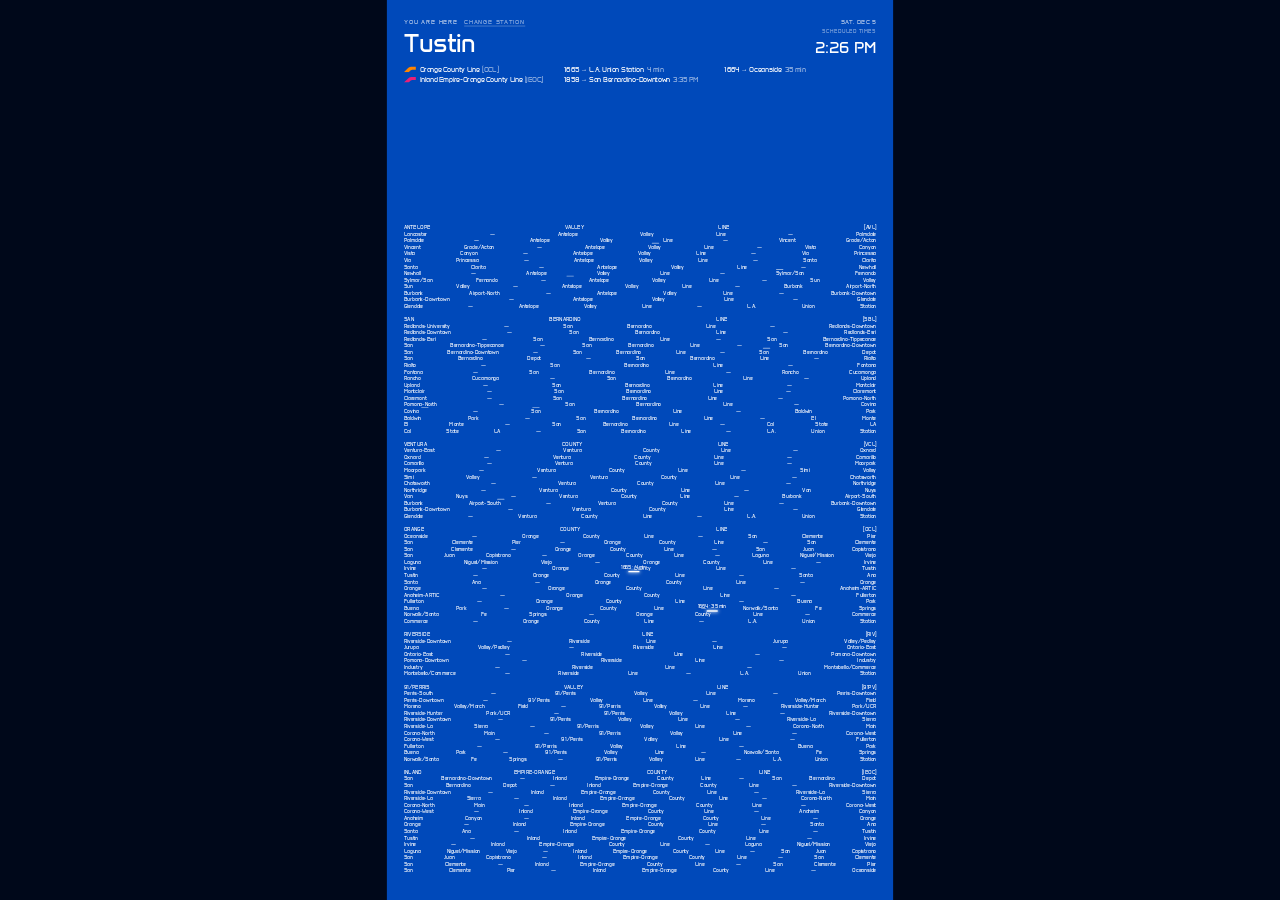
==== station-screen/index.html @ 34595c0f "Station screen: trip view with next departure beside the journey line Every stop on the approach, sh" ====
<!doctype html>
<html lang="en">
<head>
<meta charset="utf-8">
<meta name="viewport" content="width=device-width, initial-scale=1">
<title>Metrolink Station Screen</title>
<link rel="preconnect" href="https://fonts.googleapis.com">
<link rel="preconnect" href="https://fonts.gstatic.com" crossorigin>
<link href="https://fonts.googleapis.com/css2?family=Anta&display=swap" rel="stylesheet">
<style>
:root { --blue: #0049BA; --rh: 14px; } /* the official network has 86 segments (the old poster had 72): 14 px rows keep the same 1410 px field */
html, body { margin: 0; height: 100%; background: #00081a; overflow: hidden; }
button { font: inherit; color: inherit; background: none; border: 0; padding: 0; cursor: pointer; }

/* 1080 x 1920 portrait screen (9:16). Everything is laid out on that canvas and scaled to fit. */
#stage { position: absolute; left: 50%; top: 50%; width: 1080px; height: 1920px; transform: translate(-50%, -50%) scale(var(--s, .5));
  background: var(--blue); overflow: hidden; font-family: 'Anta', sans-serif; color: #fff; letter-spacing: -.006em; user-select: none; -webkit-user-select: none; }

/* ---------- Poster field ---------- */
#field { position: absolute; left: 36px; right: 36px; top: 478px; height: 1410px; } /* same 36 px margin as the console, so poster and text share edges */
.sec { margin-top: var(--rh); }
.sec:first-child { margin-top: 0; }
.row { display: flex; justify-content: space-between; height: var(--rh); line-height: var(--rh); font-size: 11px; white-space: nowrap; }
.row.head { text-transform: uppercase; }
.row span { display: inline-block; transform-origin: center; transition: opacity .7s ease, transform .7s ease, text-shadow .7s ease; transition-delay: var(--d, 0ms); }
.row span.st { cursor: pointer; }
#field.hidden .row span { opacity: 0; }
#field.focus .row span { opacity: .13; }
#field.focus .row.mid span { opacity: .5; }
#field.focus .row.on span { opacity: 1; }
#field .row.on span.hl { transform: scale(1.22); text-shadow: 0 0 8px rgba(255,255,255,.75); }

.train { position: absolute; height: 2px; width: 16px; border-radius: 1px; background: #fff; box-shadow: 0 0 6px #fff; opacity: .55; pointer-events: none; transition: opacity .6s; }
/* Every bar is a real train: timetable position by default, reported position when live data is connected. */
.train.sched { box-shadow: none; }
.train.stale { opacity: .25; box-shadow: none; }
.train.near { width: 24px; height: 3px; opacity: 1; box-shadow: 0 0 8px 1px rgba(255,255,255,.85); }
.train .lab { position: absolute; left: 50%; bottom: 5px; transform: translateX(-50%); font-size: 10px; line-height: 1; white-space: nowrap; text-shadow: 0 0 3px var(--blue), 0 0 3px var(--blue); }
#trains.quiet .train .lab { opacity: 0; }
#trains.quiet .train:not(.me) { opacity: 0; }
#field.hidden .train { opacity: 0; }
.train.me { width: 30px; height: 3px; opacity: 0; box-shadow: 0 0 10px 2px rgba(255,255,255,.85); }
.train.me.show { opacity: 1; animation: blink 1.6s ease-in-out infinite; }
@keyframes blink { 50% { box-shadow: 0 0 3px 0 rgba(255,255,255,.4); } }

/* ---------- Console (top quarter): open space below it separates it from the map ---------- */
#console { position: absolute; left: 0; right: 0; top: 0; height: 470px; box-sizing: border-box; padding: 26px 36px;
  transition: opacity .8s ease, transform .8s ease; }
#console.hidden { opacity: 0; transform: translateY(-24px); }
label button { font-size: inherit; letter-spacing: inherit; text-transform: inherit; margin-left: 14px; text-decoration: underline; text-underline-offset: 3px; opacity: .8; }
#src { font-size: 10px; letter-spacing: .14em; opacity: .55; margin-top: 6px; text-transform: uppercase; }
/* Lines down the left, each with its next trains beside it. */
.lines { margin-top: 18px; }
/* Everything in the console sits on the Where-to list's grid: 6 columns, 18 px gaps. A line takes 2 columns, each train 2. */
.ln { display: grid; grid-template-columns: repeat(6, minmax(0, 1fr)); column-gap: 18px; align-items: center; height: 22px; font-size: 14px; white-space: nowrap; }
.ln > .tag, .ln .nt { grid-column: span 2; min-width: 0; overflow: hidden; text-overflow: ellipsis; }
.ln .trs { display: contents; }
.ln .nt { display: flex; align-items: center; gap: 7px; }
.ln .none { grid-column: span 4; overflow: hidden; text-overflow: ellipsis; }
.ln em { font-style: normal; opacity: .6; }
.ln .late { background: #fff; color: var(--blue); padding: 0 5px; border-radius: 3px; font-size: 12px; }
.ln .x { opacity: .45; text-decoration: line-through; }
/* The station pane stacks: here, then the list right below however many lines there are. */
#pStation { display: flex; flex-direction: column; }
/* L.A. Union Station (6 lines): tighter rows and a 7th list column so everything still fits */
.many .ln { height: 18px; grid-template-columns: repeat(7, minmax(0, 1fr)); } .many .pick { margin-top: 8px; } .many #destList { columns: 7; }
/* Service alert: one white line in the gap between console and map, only when there is one. */
#alert { position: absolute; left: 36px; right: 36px; top: 436px; height: 26px; display: flex; align-items: center; gap: 14px; padding: 0 12px; background: #fff; color: var(--blue); border-radius: 3px;
  font-size: 12px; white-space: nowrap; overflow: hidden; transition: opacity .6s; }
#alert.off { opacity: 0; pointer-events: none; }
#alert b { font-weight: 400; letter-spacing: .16em; text-transform: uppercase; font-size: 10px; flex: none; }
#alert span { overflow: hidden; text-overflow: ellipsis; }
label, .lbl { display: block; font-size: 12px; letter-spacing: .18em; text-transform: uppercase; opacity: .7; }
.corner { position: absolute; right: 36px; top: 40px; display: flex; align-items: flex-start; gap: 28px; text-align: right; }
/* date + data source sit above the clock; the clock lines up with the station name */
#clock { font-size: 34px; line-height: 1; margin-top: 10px; }
#date { font-size: 12px; opacity: .7; letter-spacing: .08em; }
.pane { position: absolute; inset: 40px 36px 16px; opacity: 0; transform: translateY(14px); pointer-events: none; transition: opacity .6s ease, transform .6s ease; }
.pane.show { opacity: 1; transform: none; pointer-events: auto; }

.here h1 { font-weight: 400; font-size: 54px; line-height: 1; margin: 10px 0 0; letter-spacing: -.02em; }
.tags { display: flex; gap: 22px; font-size: 14px; flex-wrap: wrap; }
.tag svg { width: 26px; height: 12px; margin-right: 8px; vertical-align: -1px; }
.tag em { font-style: normal; opacity: .6; margin-left: 4px; }
.pick { position: relative; margin-top: 24px; opacity: 0; transform: translateY(10px); transition: opacity .6s ease, transform .6s ease; }
.pick.show { opacity: 1; transform: none; }
.pick:not(.show) { pointer-events: none; }
/* hint starts on the list's 2nd column (1 column + 1 gap) */
.pick label span { position: absolute; left: calc((100% - 90px) / 6 + 18px); text-transform: none; letter-spacing: 0; opacity: .8; }
.many .pick label span { left: calc((100% - 108px) / 7 + 18px); }
#destList { margin-top: 14px; columns: 6; column-gap: 18px; }
#destList button { display: block; width: 100%; text-align: left; font-size: 13px; line-height: 18px; opacity: .82; white-space: nowrap; overflow: hidden; text-overflow: ellipsis; }
#destList button:hover, #destList button:focus-visible { opacity: 1; outline: none; text-decoration: underline; text-underline-offset: 3px; }

#rTitle { font-weight: 400; font-size: 40px; line-height: 1; margin: 8px 0 12px; letter-spacing: -.02em; }
/* keep long names clear of the clock + logo corner; fitText() shrinks them */
.here h1, #rTitle { margin-right: 300px; white-space: nowrap; }
/* Trip: next departure on the left, the journey line beside it */
.next { position: absolute; left: 0; top: 150px; width: 270px; }
.next b { display: block; font-weight: 400; font-size: 56px; line-height: 1; margin-top: 12px; letter-spacing: -.02em; white-space: nowrap; }
.next p { margin: 10px 0 0; font-size: 13px; opacity: .78; }
#rTags .tag { display: inline-flex; align-items: center; }
#rTags .to { opacity: .7; margin: 0 -8px; }
#diagram { position: absolute; left: 300px; top: 172px; width: 708px; height: 120px; overflow: visible; }
#diagram text { fill: #fff; font-family: 'Anta', sans-serif; }
#dTrain { filter: drop-shadow(0 0 6px #fff); }
#rConn { position: absolute; left: 0; bottom: 6px; font-size: 13px; max-width: 640px; white-space: nowrap; overflow: hidden; text-overflow: ellipsis; opacity: .78; }
#rConn.risk { background: #fff; color: var(--blue); padding: 3px 8px; border-radius: 3px; opacity: 1; }
/* Change destination sits top right, just left of the clock */
/* Trip view corner: date, clock, then Change destination as an underlined link (no source line) */
#bBack { display: none; margin-top: 16px; font-size: 15px; text-decoration: underline; text-underline-offset: 6px; }
#bBack:hover, #bBack:focus-visible { outline: none; opacity: .8; }
#console:has(#pRoute.show) #bBack { display: inline-block; }
#console:has(#pRoute.show) #src { display: none; } /* the Demo tag stays: simulated data is always labelled */

/* ---------- Opening ---------- */
/* An opacity wave rolls down the map, row by row: each word swells in, eases back, and settles at full. --wv = its place in the wave. */
#field.hidden .row span { opacity: 0; }
#field.intro .row span { animation: wave var(--wave) ease-in-out var(--wv, 0ms) both; }
@keyframes wave { 0% { opacity: 0; } 40% { opacity: 1; } 70% { opacity: .4; } 100% { opacity: 1; } }
/* Console parts rise in one after another. */
.corner, .here > * { transition: opacity .7s ease, transform .7s cubic-bezier(.2,.7,.2,1); }
#console.hidden .corner, #console.hidden .here > * { opacity: 0; transform: translateY(16px); }
.here > :nth-child(1) { transition-delay: .15s; } .here > :nth-child(2) { transition-delay: .25s; } .here > :nth-child(3) { transition-delay: .38s; } .corner { transition-delay: .3s; }

/* ----- Demo Mode (only with ?demo): simulated data, always labelled ----- */
#demoTag { display: none; margin-top: 6px; background: #fff; color: var(--blue); font-size: 10px; letter-spacing: .14em; padding: 3px 6px; border-radius: 3px; text-transform: uppercase; }
.demo #demoTag { display: inline-block; cursor: pointer; } .demo #src { display: none; }
#edit { position: absolute; left: 0; right: 0; bottom: 0; height: 360px; background: var(--blue); border-top: 1px solid rgba(255,255,255,.35); padding: 18px 36px; box-sizing: border-box; z-index: 3;
  transition: opacity .4s, transform .4s; }
#edit.off { opacity: 0; transform: translateY(16px); pointer-events: none; }
#edit .row2 { display: flex; gap: 8px; margin-top: 10px; flex-wrap: wrap; align-items: center; }
#edit button { border: 1px solid rgba(255,255,255,.7); border-radius: 6px; padding: 8px 12px; font-size: 13px; }
#edit button.on, #edit button:hover { background: #fff; color: var(--blue); }
#edit .trains { display: flex; gap: 8px; overflow-x: auto; margin-top: 8px; }
#edit .trains button { flex: none; }
#route { width: 100%; margin: 14px 0 0; height: 36px; accent-color: #fff; }
#routeTicks { position: relative; height: 16px; font-size: 10px; }
#routeTicks span { position: absolute; transform: translateX(-50%); white-space: nowrap; opacity: .7; }
#editInfo { font-size: 13px; margin-top: 8px; opacity: .8; min-height: 18px; }

@media (prefers-reduced-motion: reduce) { *, *::before, *::after { transition-duration: .01ms !important; animation: none !important; } }
</style>
</head>
<body>
<div id="stage">
  <div id="field" class="hidden"></div>

  <div id="console" class="hidden">
    <div class="corner"><div><div id="date"></div><div id="src"></div><div id="demoTag" role="button" tabindex="0">Demo · simulated</div><div id="clock"></div><button id="bBack">Change destination</button></div></div>

    <div class="pane" id="pStation">
      <div class="here"><label>You are here<button id="bStation">Change station</button></label><h1 id="oName"></h1><div class="lines" id="oLines" aria-live="polite"></div></div>
      <div class="pick" id="pick"><label id="pickLbl"></label><div id="destList"></div></div>
    </div>

    <div class="pane" id="pRoute">
      <label>Your trip</label><h2 id="rTitle"></h2><div class="tags" id="rTags"></div>
      <div class="next"><label>Next departure</label><b id="sDep"></b><p id="sTrack"></p></div>
      <svg id="diagram" viewBox="0 0 708 120"></svg>
      <div id="rConn"></div>
    </div>
  </div>

  <div id="alert" class="off" role="status"></div>

  <div id="edit" class="off">
    <label>Demo controls · select a train, drag it along its route</label>
    <div class="trains" id="editTrains"></div>
    <input type="range" id="route" min="0" max="1" step="0.01" aria-label="Train position along its route">
    <div id="routeTicks"></div>
    <div id="editInfo"></div>
    <div class="row2" id="editCtl"></div>
    <div class="row2" id="clockCtl"></div>
  </div>
</div>

<script src="data/gtfs.js"></script>
<script src="js/schedule.js"></script>
<script src="js/realtime.js"></script>
<script src="js/screen.js"></script>
</body>
</html>
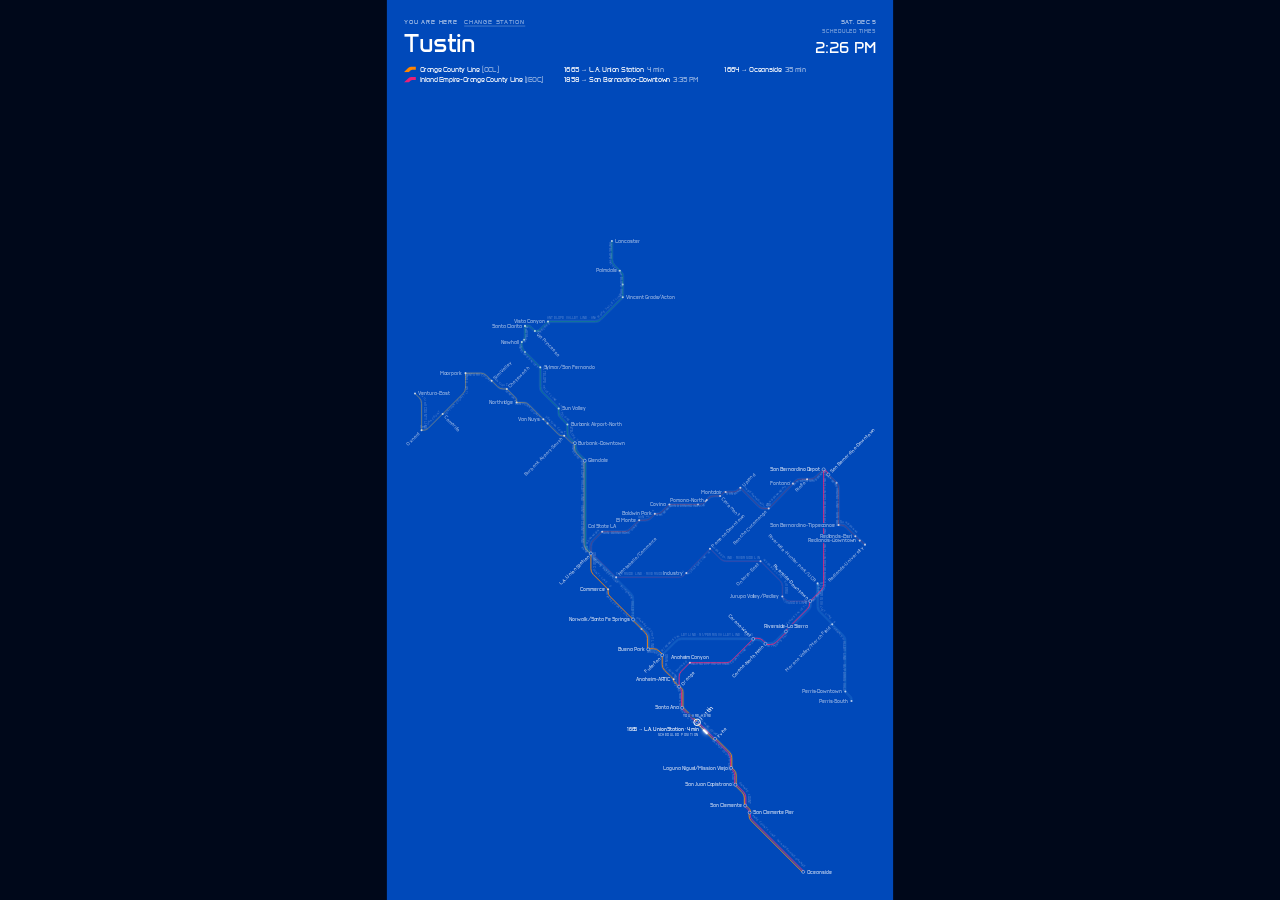
==== commit 8cd36b6d: "Station screen v3: dense network map with route reveal The map is now the whole system as fine lines" ====
--- a/station-screen/index.html
+++ b/station-screen/index.html
@@ -8,7 +8,7 @@
 <link rel="preconnect" href="https://fonts.gstatic.com" crossorigin>
 <link href="https://fonts.googleapis.com/css2?family=Anta&display=swap" rel="stylesheet">
 <style>
-:root { --blue: #0049BA; --rh: 14px; } /* the official network has 86 segments (the old poster had 72): 14 px rows keep the same 1410 px field */
+:root { --blue: #0049BA; }
 html, body { margin: 0; height: 100%; background: #00081a; overflow: hidden; }
 button { font: inherit; color: inherit; background: none; border: 0; padding: 0; cursor: pointer; }
 
@@ -16,32 +16,55 @@
 #stage { position: absolute; left: 50%; top: 50%; width: 1080px; height: 1920px; transform: translate(-50%, -50%) scale(var(--s, .5));
   background: var(--blue); overflow: hidden; font-family: 'Anta', sans-serif; color: #fff; letter-spacing: -.006em; user-select: none; -webkit-user-select: none; }
 
-/* ---------- Poster field ---------- */
-#field { position: absolute; left: 36px; right: 36px; top: 478px; height: 1410px; } /* same 36 px margin as the console, so poster and text share edges */
-.sec { margin-top: var(--rh); }
-.sec:first-child { margin-top: 0; }
-.row { display: flex; justify-content: space-between; height: var(--rh); line-height: var(--rh); font-size: 11px; white-space: nowrap; }
-.row.head { text-transform: uppercase; }
-.row span { display: inline-block; transform-origin: center; transition: opacity .7s ease, transform .7s ease, text-shadow .7s ease; transition-delay: var(--d, 0ms); }
-.row span.st { cursor: pointer; }
-#field.hidden .row span { opacity: 0; }
-#field.focus .row span { opacity: .13; }
-#field.focus .row.mid span { opacity: .5; }
-#field.focus .row.on span { opacity: 1; }
-#field .row.on span.hl { transform: scale(1.22); text-shadow: 0 0 8px rgba(255,255,255,.75); }
-
-.train { position: absolute; height: 2px; width: 16px; border-radius: 1px; background: #fff; box-shadow: 0 0 6px #fff; opacity: .55; pointer-events: none; transition: opacity .6s; }
-/* Every bar is a real train: timetable position by default, reported position when live data is connected. */
-.train.sched { box-shadow: none; }
-.train.stale { opacity: .25; box-shadow: none; }
-.train.near { width: 24px; height: 3px; opacity: 1; box-shadow: 0 0 8px 1px rgba(255,255,255,.85); }
-.train .lab { position: absolute; left: 50%; bottom: 5px; transform: translateX(-50%); font-size: 10px; line-height: 1; white-space: nowrap; text-shadow: 0 0 3px var(--blue), 0 0 3px var(--blue); }
-#trains.quiet .train .lab { opacity: 0; }
-#trains.quiet .train:not(.me) { opacity: 0; }
-#field.hidden .train { opacity: 0; }
-.train.me { width: 30px; height: 3px; opacity: 0; box-shadow: 0 0 10px 2px rgba(255,255,255,.85); }
-.train.me.show { opacity: 1; animation: blink 1.6s ease-in-out infinite; }
-@keyframes blink { 50% { box-shadow: 0 0 3px 0 rgba(255,255,255,.4); } }
+/* ---------- Network field: the whole system as fine lines, tiny nodes and microtype (js/network.js) ---------- */
+#field { position: absolute; left: 36px; right: 36px; top: 478px; height: 1410px; } /* same 36 px margin as the console */
+#net { position: absolute; inset: 0; width: 1008px; height: 1410px; overflow: visible; }
+#net text { font-family: 'Anta', sans-serif; fill: #fff; }
+/* Layered opacity: background recedes in the trip view but never disappears */
+#net .bg { transition: opacity .9s ease; }
+#net.focus .bg { opacity: .5; }
+.sd { fill: none; stroke: #fff; stroke-width: .6; stroke-opacity: .17; }
+.mt { font-size: 6px; letter-spacing: .06em; fill-opacity: .3; }
+.lane { fill: none; stroke-width: 1.2; stroke-opacity: .6; stroke-linecap: round; transition: stroke-opacity .6s, stroke-width .6s; }
+.lane.rel { stroke-opacity: 1; stroke-width: 1.8; }
+.nd { fill: #fff; fill-opacity: .7; transition: fill-opacity .5s; }
+.nd.x { fill: var(--blue); fill-opacity: 1; stroke: #fff; stroke-width: 1.1; stroke-opacity: .8; }
+.nd.fl { animation: flick 8s ease-in-out var(--fd) infinite; } /* ambient: a third of the nodes breathe, slowly */
+@keyframes flick { 50% { fill-opacity: .3; stroke-opacity: .35; } }
+.hit { fill: transparent; cursor: pointer; }
+/* labels and train text carry a thin brand-blue halo, so they read over tracks and texture */
+.lb, .apl, .aps, .ntag, .nos { paint-order: stroke; stroke: var(--blue); stroke-width: 3px; stroke-linejoin: round; }
+.lb { font-size: 10px; fill-opacity: .6; cursor: pointer; transition: fill-opacity .5s ease, filter .5s ease; }
+.lb.rel { fill-opacity: .78; }
+#net.focus .lb:not(.on):not(.me) { fill-opacity: .3; }
+.lb.on, .lb.pv { fill-opacity: 1; filter: drop-shadow(0 0 3px rgba(255,255,255,.6)); }
+.lb.me { font-size: 13px; fill-opacity: 1; }
+.ntag { font-size: 7px; letter-spacing: .18em; fill-opacity: .8; }
+/* Every dot is a real train (timetable or reported position) */
+.tr { fill: #fff; fill-opacity: .75; transition: fill-opacity .6s; pointer-events: none; }
+.tr.sched { fill-opacity: .55; } .tr.stale { fill-opacity: .25; } .tr.hide { fill-opacity: 0; }
+#net.focus .tr { fill-opacity: .2; }
+/* You are here */
+.yah .ring { fill: none; stroke: #fff; stroke-width: 1.6; }
+.yah .pulse { fill: none; stroke: #fff; stroke-width: 1; animation: ping 3.2s ease-out infinite; transform-box: fill-box; transform-origin: center; }
+@keyframes ping { 0% { transform: scale(1); opacity: .7; } 70%, 100% { transform: scale(2.6); opacity: 0; } }
+.nos { font-size: 9px; fill-opacity: .8; }
+/* Approaching train: dashed path that flows toward you; a capsule marks the train. Not the journey (that is solid + line colour). */
+.appr { transition: opacity .6s; } .appr.off { opacity: 0; }
+.ap { fill: none; stroke: #fff; stroke-width: 1.6; stroke-dasharray: 2 5; stroke-linecap: round; animation: flow 1.1s linear infinite; }
+.appr.wait .ap { animation: none; stroke-opacity: .6; }
+@keyframes flow { to { stroke-dashoffset: -7; } }
+.apm rect { fill: #fff; filter: drop-shadow(0 0 4px rgba(255,255,255,.9)); }
+.apl { font-size: 10px; } .aps { font-size: 7px; letter-spacing: .14em; fill-opacity: .75; }
+/* Route reveal: white core over the line colour, drawn stop by stop */
+.rt { transition: opacity .7s ease; } .rt.out { opacity: 0; }
+.ru { fill: none; stroke-width: 5.5; stroke-opacity: .95; stroke-linecap: round; stroke-linejoin: round; }
+.rc { fill: none; stroke-width: 1.8; stroke-linecap: round; stroke-linejoin: round; }
+.rn { animation: pop .5s cubic-bezier(.2,.7,.2,1) both; }
+@keyframes pop { from { opacity: 0; transform-origin: center; } to { opacity: 1; } }
+.rn circle { fill: #fff; } .rn.dest circle { fill: var(--blue); stroke: #fff; stroke-width: 2.2; }
+.rn.xfer rect { fill: #fff; stroke-width: 2.2; }
+.sig { fill: #fff; filter: drop-shadow(0 0 4px #fff); }
 
 /* ---------- Console (top quarter): open space below it separates it from the map ---------- */
 #console { position: absolute; left: 0; right: 0; top: 0; height: 470px; box-sizing: border-box; padding: 26px 36px;
@@ -71,7 +94,7 @@
 #alert b { font-weight: 400; letter-spacing: .16em; text-transform: uppercase; font-size: 10px; flex: none; }
 #alert span { overflow: hidden; text-overflow: ellipsis; }
 label, .lbl { display: block; font-size: 12px; letter-spacing: .18em; text-transform: uppercase; opacity: .7; }
-.corner { position: absolute; right: 36px; top: 40px; display: flex; align-items: flex-start; gap: 28px; text-align: right; }
+.corner { position: absolute; z-index: 2; right: 36px; top: 40px; display: flex; align-items: flex-start; gap: 28px; text-align: right; }
 /* date + data source sit above the clock; the clock lines up with the station name */
 #clock { font-size: 34px; line-height: 1; margin-top: 10px; }
 #date { font-size: 12px; opacity: .7; letter-spacing: .08em; }
@@ -108,15 +131,16 @@
 #rConn.risk { background: #fff; color: var(--blue); padding: 3px 8px; border-radius: 3px; opacity: 1; }
 /* Change destination sits top right, just left of the clock */
 /* Trip view corner: date, clock, then Change destination as an underlined link (no source line) */
-#bBack { display: none; margin-top: 16px; font-size: 15px; text-decoration: underline; text-underline-offset: 6px; }
-#bBack:hover, #bBack:focus-visible { outline: none; opacity: .8; }
+/* z-index above: the trip pane is laid over this corner and used to swallow real taps on the link */
+#bBack { display: none; margin-top: 16px; font-size: 15px; text-decoration: underline; text-underline-offset: 6px; opacity: .8; } /* same strength as Change station */
+#bBack:hover, #bBack:focus-visible { outline: none; opacity: 1; }
 #console:has(#pRoute.show) #bBack { display: inline-block; }
 #console:has(#pRoute.show) #src { display: none; } /* the Demo tag stays: simulated data is always labelled */
 
 /* ---------- Opening ---------- */
-/* An opacity wave rolls down the map, row by row: each word swells in, eases back, and settles at full. --wv = its place in the wave. */
-#field.hidden .row span { opacity: 0; }
-#field.intro .row span { animation: wave var(--wave) ease-in-out var(--wv, 0ms) both; }
+/* The network washes in top to bottom: each element swells in, eases back, settles. --y = its height on the map (0-1). */
+#field.hidden #net .w { opacity: 0; }
+#field.intro #net .w { animation: wave var(--wave) ease-in-out calc(var(--y) * var(--spread)) both; }
 @keyframes wave { 0% { opacity: 0; } 40% { opacity: 1; } 70% { opacity: .4; } 100% { opacity: 1; } }
 /* Console parts rise in one after another. */
 .corner, .here > * { transition: opacity .7s ease, transform .7s cubic-bezier(.2,.7,.2,1); }
@@ -178,6 +202,7 @@
 <script src="data/gtfs.js"></script>
 <script src="js/schedule.js"></script>
 <script src="js/realtime.js"></script>
+<script src="js/network.js"></script>
 <script src="js/screen.js"></script>
 </body>
 </html>
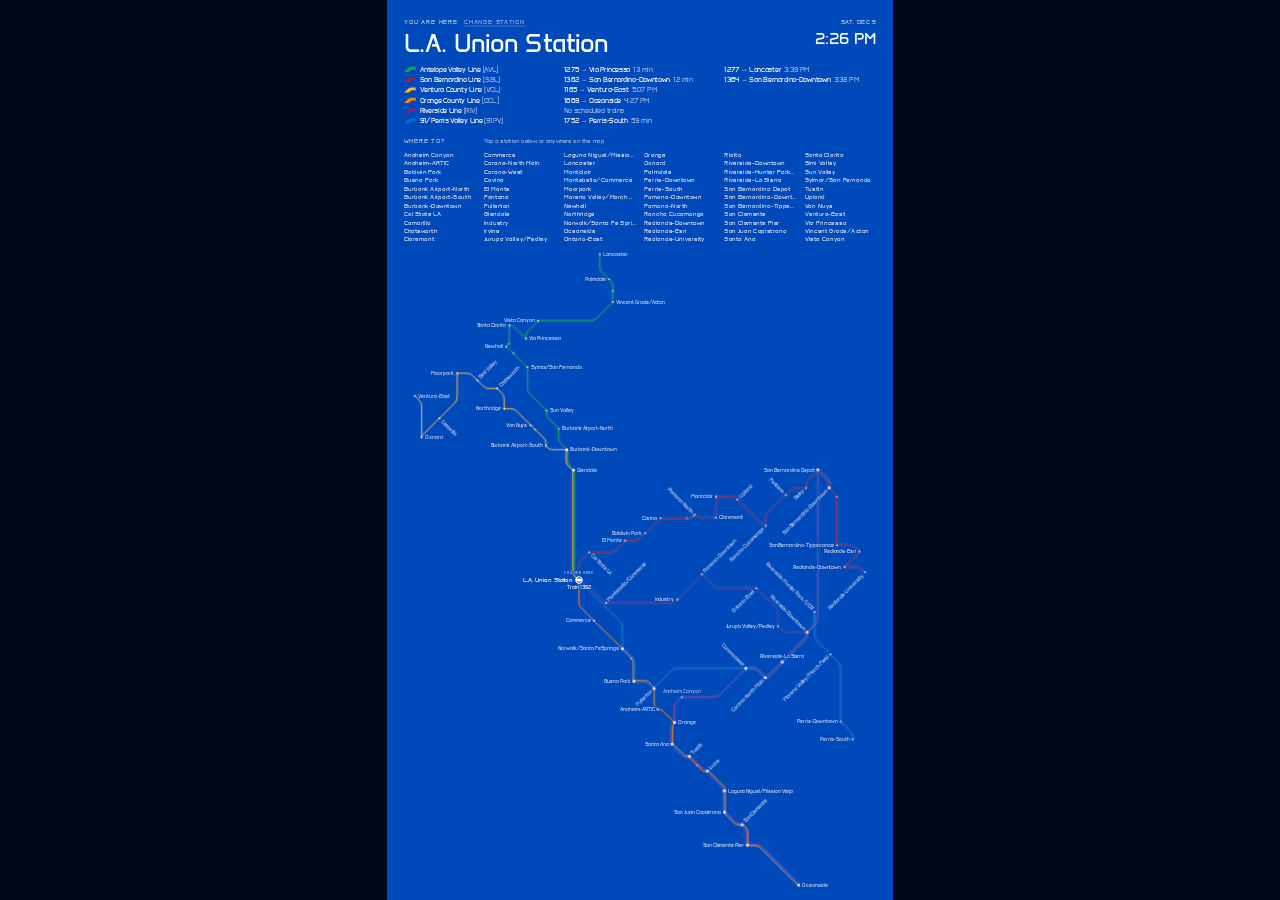
==== commit 59f40a0e: "Station screen: opening animation, tap-a-train card, Union Station default - Opening: an extended ne" ====
--- a/station-screen/index.html
+++ b/station-screen/index.html
@@ -24,25 +24,30 @@
 #net .bg { transition: opacity .9s ease; }
 #net.focus .bg { opacity: .5; }
 .sd { fill: none; stroke: #fff; stroke-width: .6; stroke-opacity: .17; }
-.mt { font-size: 6px; letter-spacing: .06em; fill-opacity: .3; }
-.lane { fill: none; stroke-width: 1.2; stroke-opacity: .6; stroke-linecap: round; transition: stroke-opacity .6s, stroke-width .6s; }
-.lane.rel { stroke-opacity: 1; stroke-width: 1.8; }
+.lane { fill: none; stroke-width: 1.8; stroke-opacity: .6; stroke-linecap: round; transition: stroke-opacity .6s; } /* every line the same thickness; lines serving your station are only brighter */
+.lane.rel { stroke-opacity: 1; }
 .nd { fill: #fff; fill-opacity: .7; transition: fill-opacity .5s; }
-.nd.x { fill: var(--blue); fill-opacity: 1; stroke: #fff; stroke-width: 1.1; stroke-opacity: .8; }
-.nd.fl { animation: flick 8s ease-in-out var(--fd) infinite; } /* ambient: a third of the nodes breathe, slowly */
-@keyframes flick { 50% { fill-opacity: .3; stroke-opacity: .35; } }
+.nd.x { fill-opacity: .85; } /* interchanges: a slightly larger plain dot, no outline */
 .hit { fill: transparent; cursor: pointer; }
 /* labels and train text carry a thin brand-blue halo, so they read over tracks and texture */
-.lb, .apl, .aps, .ntag, .nos { paint-order: stroke; stroke: var(--blue); stroke-width: 3px; stroke-linejoin: round; }
-.lb { font-size: 10px; fill-opacity: .6; cursor: pointer; transition: fill-opacity .5s ease, filter .5s ease; }
+.lb, .apl, .ntag, .nos { paint-order: stroke; stroke: var(--blue); stroke-width: 3px; stroke-linejoin: round; }
+.lb { font-size: 10px; fill-opacity: .6; cursor: pointer; transition: fill-opacity .5s ease; }
 .lb.rel { fill-opacity: .78; }
 #net.focus .lb:not(.on):not(.me) { fill-opacity: .3; }
-.lb.on, .lb.pv { fill-opacity: 1; filter: drop-shadow(0 0 3px rgba(255,255,255,.6)); }
+.lb.on, .lb.pv { fill-opacity: 1; }
 .lb.me { font-size: 13px; fill-opacity: 1; }
 .ntag { font-size: 7px; letter-spacing: .18em; fill-opacity: .8; }
 /* Every dot is a real train (timetable or reported position) */
 .tr { fill: #fff; fill-opacity: .75; transition: fill-opacity .6s; pointer-events: none; }
-.tr.sched { fill-opacity: .55; } .tr.stale { fill-opacity: .25; } .tr.hide { fill-opacity: 0; }
+.tr.sched { fill-opacity: .55; } .tr.stale { fill-opacity: .25; } .tr.hide { fill-opacity: 0; } .tr.hide .thit { pointer-events: none; }
+.thit { fill: transparent; pointer-events: all; cursor: pointer; } /* tap target around each train */
+/* Train info card (tap a train): same blue, hairline border, the console's type */
+.tinfo { position: absolute; z-index: 3; min-width: 240px; box-sizing: border-box; padding: 12px 14px 10px; background: var(--blue); border: 1px solid rgba(255,255,255,.75); border-radius: 6px; font-size: 13px; line-height: 1.35; white-space: nowrap; opacity: 0; pointer-events: none; transition: opacity .25s ease; }
+.tinfo.show { opacity: 1; pointer-events: auto; }
+.tinfo .th { display: flex; align-items: center; gap: 8px; font-size: 16px; } .tinfo .th svg { width: 26px; height: 12px; } .tinfo .th b { font-weight: 400; } .tinfo .th em { font-style: normal; font-size: 13px; opacity: .6; }
+.tinfo .tto { margin: 2px 0 6px; opacity: .85; }
+.tinfo .irow { display: flex; justify-content: space-between; gap: 18px; margin-top: 5px; padding-top: 5px; border-top: 1px solid rgba(255,255,255,.18); }
+.tinfo .irow span { font-size: 9px; letter-spacing: .16em; text-transform: uppercase; opacity: .7; padding-top: 3px; } .tinfo .irow b { font-weight: 400; }
 #net.focus .tr { fill-opacity: .2; }
 /* You are here */
 .yah .ring { fill: none; stroke: #fff; stroke-width: 1.6; }
@@ -54,8 +59,8 @@
 .ap { fill: none; stroke: #fff; stroke-width: 1.6; stroke-dasharray: 2 5; stroke-linecap: round; animation: flow 1.1s linear infinite; }
 .appr.wait .ap { animation: none; stroke-opacity: .6; }
 @keyframes flow { to { stroke-dashoffset: -7; } }
-.apm rect { fill: #fff; filter: drop-shadow(0 0 4px rgba(255,255,255,.9)); }
-.apl { font-size: 10px; } .aps { font-size: 7px; letter-spacing: .14em; fill-opacity: .75; }
+.apm rect { fill: #fff; }
+.apl { font-size: 10px; }
 /* Route reveal: white core over the line colour, drawn stop by stop */
 .rt { transition: opacity .7s ease; } .rt.out { opacity: 0; }
 .ru { fill: none; stroke-width: 5.5; stroke-opacity: .95; stroke-linecap: round; stroke-linejoin: round; }
@@ -64,14 +69,13 @@
 @keyframes pop { from { opacity: 0; transform-origin: center; } to { opacity: 1; } }
 .rn circle { fill: #fff; } .rn.dest circle { fill: var(--blue); stroke: #fff; stroke-width: 2.2; }
 .rn.xfer rect { fill: #fff; stroke-width: 2.2; }
-.sig { fill: #fff; filter: drop-shadow(0 0 4px #fff); }
+.sig { fill: #fff; }
 
 /* ---------- Console (top quarter): open space below it separates it from the map ---------- */
 #console { position: absolute; left: 0; right: 0; top: 0; height: 470px; box-sizing: border-box; padding: 26px 36px;
   transition: opacity .8s ease, transform .8s ease; }
-#console.hidden { opacity: 0; transform: translateY(-24px); }
+#console.hidden { opacity: 0; } /* the console only fades; its parts rise on their own (below), so nothing moves against anything else */
 label button { font-size: inherit; letter-spacing: inherit; text-transform: inherit; margin-left: 14px; text-decoration: underline; text-underline-offset: 3px; opacity: .8; }
-#src { font-size: 10px; letter-spacing: .14em; opacity: .55; margin-top: 6px; text-transform: uppercase; }
 /* Lines down the left, each with its next trains beside it. */
 .lines { margin-top: 18px; }
 /* Everything in the console sits on the Where-to list's grid: 6 columns, 18 px gaps. A line takes 2 columns, each train 2. */
@@ -85,8 +89,9 @@
 .ln .x { opacity: .45; text-decoration: line-through; }
 /* The station pane stacks: here, then the list right below however many lines there are. */
 #pStation { display: flex; flex-direction: column; }
-/* L.A. Union Station (6 lines): tighter rows and a 7th list column so everything still fits */
-.many .ln { height: 18px; grid-template-columns: repeat(7, minmax(0, 1fr)); } .many .pick { margin-top: 8px; } .many #destList { columns: 7; }
+/* L.A. Union Station (6 lines): same rows and same 6-column grid as every other station; the alert and the map move down to make room */
+#stage:has(#pStation.many) #field { top: 506px; } /* map just under the longer list; Oceanside keeps a margin at the bottom edge */
+#stage:has(#pStation.many) #alert { top: 520px; }
 /* Service alert: one white line in the gap between console and map, only when there is one. */
 #alert { position: absolute; left: 36px; right: 36px; top: 436px; height: 26px; display: flex; align-items: center; gap: 14px; padding: 0 12px; background: #fff; color: var(--blue); border-radius: 3px;
   font-size: 12px; white-space: nowrap; overflow: hidden; transition: opacity .6s; }
@@ -105,12 +110,11 @@
 .tags { display: flex; gap: 22px; font-size: 14px; flex-wrap: wrap; }
 .tag svg { width: 26px; height: 12px; margin-right: 8px; vertical-align: -1px; }
 .tag em { font-style: normal; opacity: .6; margin-left: 4px; }
-.pick { position: relative; margin-top: 24px; opacity: 0; transform: translateY(10px); transition: opacity .6s ease, transform .6s ease; }
+.pick { position: relative; margin-top: 24px; opacity: 0; transform: translateY(12px); transition: opacity .7s cubic-bezier(.2,.7,.2,1) .18s, transform .7s cubic-bezier(.2,.7,.2,1) .18s; }
 .pick.show { opacity: 1; transform: none; }
 .pick:not(.show) { pointer-events: none; }
 /* hint starts on the list's 2nd column (1 column + 1 gap) */
 .pick label span { position: absolute; left: calc((100% - 90px) / 6 + 18px); text-transform: none; letter-spacing: 0; opacity: .8; }
-.many .pick label span { left: calc((100% - 108px) / 7 + 18px); }
 #destList { margin-top: 14px; columns: 6; column-gap: 18px; }
 #destList button { display: block; width: 100%; text-align: left; font-size: 13px; line-height: 18px; opacity: .82; white-space: nowrap; overflow: hidden; text-overflow: ellipsis; }
 #destList button:hover, #destList button:focus-visible { opacity: 1; outline: none; text-decoration: underline; text-underline-offset: 3px; }
@@ -119,14 +123,13 @@
 /* keep long names clear of the clock + logo corner; fitText() shrinks them */
 .here h1, #rTitle { margin-right: 300px; white-space: nowrap; }
 /* Trip: next departure on the left, the journey line beside it */
-.next { position: absolute; left: 0; top: 150px; width: 270px; }
+.next { position: absolute; left: 0; top: 170px; width: 270px; }
 .next b { display: block; font-weight: 400; font-size: 56px; line-height: 1; margin-top: 12px; letter-spacing: -.02em; white-space: nowrap; }
 .next p { margin: 10px 0 0; font-size: 13px; opacity: .78; }
 #rTags .tag { display: inline-flex; align-items: center; }
 #rTags .to { opacity: .7; margin: 0 -8px; }
-#diagram { position: absolute; left: 300px; top: 172px; width: 708px; height: 120px; overflow: visible; }
+#diagram { position: absolute; left: 300px; top: 165.5px; width: 708px; height: 120px; overflow: visible; }
 #diagram text { fill: #fff; font-family: 'Anta', sans-serif; }
-#dTrain { filter: drop-shadow(0 0 6px #fff); }
 #rConn { position: absolute; left: 0; bottom: 6px; font-size: 13px; max-width: 640px; white-space: nowrap; overflow: hidden; text-overflow: ellipsis; opacity: .78; }
 #rConn.risk { background: #fff; color: var(--blue); padding: 3px 8px; border-radius: 3px; opacity: 1; }
 /* Change destination sits top right, just left of the clock */
@@ -135,21 +138,20 @@
 #bBack { display: none; margin-top: 16px; font-size: 15px; text-decoration: underline; text-underline-offset: 6px; opacity: .8; } /* same strength as Change station */
 #bBack:hover, #bBack:focus-visible { outline: none; opacity: 1; }
 #console:has(#pRoute.show) #bBack { display: inline-block; }
-#console:has(#pRoute.show) #src { display: none; } /* the Demo tag stays: simulated data is always labelled */
 
 /* ---------- Opening ---------- */
-/* The network washes in top to bottom: each element swells in, eases back, settles. --y = its height on the map (0-1). */
-#field.hidden #net .w { opacity: 0; }
-#field.intro #net .w { animation: wave var(--wave) ease-in-out calc(var(--y) * var(--spread)) both; }
-@keyframes wave { 0% { opacity: 0; } 40% { opacity: 1; } 70% { opacity: .4; } 100% { opacity: 1; } }
+/* Network expansion -> Union Station -> Metrolink map: choreographed in js/network.js (opening). */
+#field.hidden #net { opacity: 0; }
+.ufocus { fill: none; stroke: #fff; stroke-width: 1.4; pointer-events: none; }
 /* Console parts rise in one after another. */
-.corner, .here > * { transition: opacity .7s ease, transform .7s cubic-bezier(.2,.7,.2,1); }
-#console.hidden .corner, #console.hidden .here > * { opacity: 0; transform: translateY(16px); }
-.here > :nth-child(1) { transition-delay: .15s; } .here > :nth-child(2) { transition-delay: .25s; } .here > :nth-child(3) { transition-delay: .38s; } .corner { transition-delay: .3s; }
+/* one easing for every part, a short stagger top to bottom: label, name, lines (and the clock), then the list (.pick, +.18 s) */
+.corner, .here > * { transition: opacity .7s cubic-bezier(.2,.7,.2,1), transform .7s cubic-bezier(.2,.7,.2,1); }
+#console.hidden .corner, #console.hidden .here > * { opacity: 0; transform: translateY(12px); }
+.here > :nth-child(1) { transition-delay: 0s; } .here > :nth-child(2) { transition-delay: .06s; } .here > :nth-child(3) { transition-delay: .12s; } .corner { transition-delay: .06s; }
 
 /* ----- Demo Mode (only with ?demo): simulated data, always labelled ----- */
 #demoTag { display: none; margin-top: 6px; background: #fff; color: var(--blue); font-size: 10px; letter-spacing: .14em; padding: 3px 6px; border-radius: 3px; text-transform: uppercase; }
-.demo #demoTag { display: inline-block; cursor: pointer; } .demo #src { display: none; }
+.demo #demoTag { display: inline-block; cursor: pointer; }
 #edit { position: absolute; left: 0; right: 0; bottom: 0; height: 360px; background: var(--blue); border-top: 1px solid rgba(255,255,255,.35); padding: 18px 36px; box-sizing: border-box; z-index: 3;
   transition: opacity .4s, transform .4s; }
 #edit.off { opacity: 0; transform: translateY(16px); pointer-events: none; }
@@ -171,7 +173,7 @@
   <div id="field" class="hidden"></div>
 
   <div id="console" class="hidden">
-    <div class="corner"><div><div id="date"></div><div id="src"></div><div id="demoTag" role="button" tabindex="0">Demo · simulated</div><div id="clock"></div><button id="bBack">Change destination</button></div></div>
+    <div class="corner"><div><div id="date"></div><div id="demoTag" role="button" tabindex="0">Demo · simulated</div><div id="clock"></div><button id="bBack">Change destination</button></div></div>
 
     <div class="pane" id="pStation">
       <div class="here"><label>You are here<button id="bStation">Change station</button></label><h1 id="oName"></h1><div class="lines" id="oLines" aria-live="polite"></div></div>
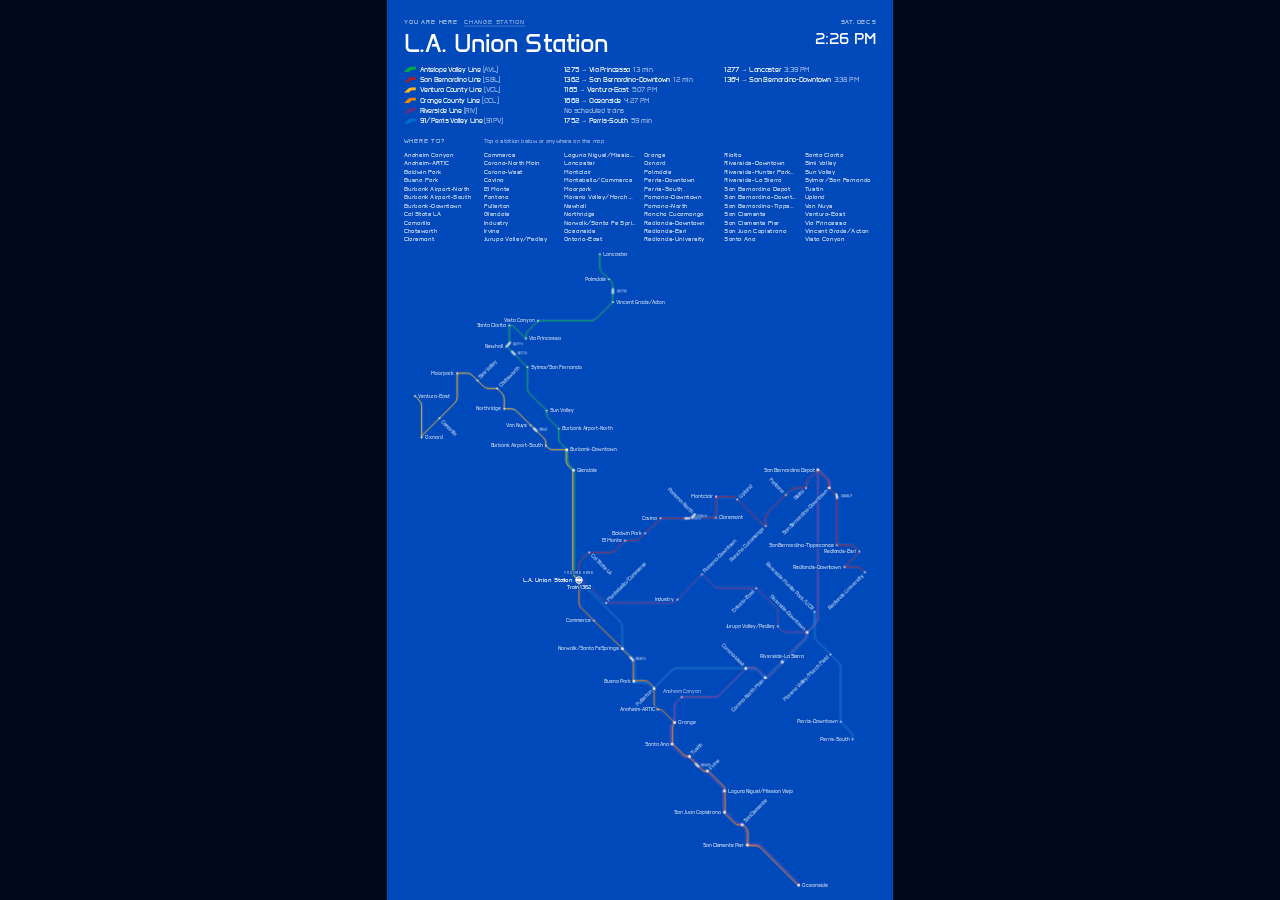
==== commit 193f71a5: "Station screen: rectangular trains, your station's trains numbered, time only Trains are small round" ====
--- a/station-screen/index.html
+++ b/station-screen/index.html
@@ -38,9 +38,17 @@
 .lb.me { font-size: 13px; fill-opacity: 1; }
 .ntag { font-size: 7px; letter-spacing: .18em; fill-opacity: .8; }
 /* Every dot is a real train (timetable or reported position) */
-.tr { fill: #fff; fill-opacity: .75; transition: fill-opacity .6s; pointer-events: none; }
-.tr.sched { fill-opacity: .55; } .tr.stale { fill-opacity: .25; } .tr.hide { fill-opacity: 0; } .tr.hide .thit { pointer-events: none; }
+.tr { fill: #fff; fill-opacity: .4; transition: fill-opacity .6s; pointer-events: none; }
+.tr.hide .thit { pointer-events: none; }
 .thit { fill: transparent; pointer-events: all; cursor: pointer; } /* tap target around each train */
+/* Trains are small rectangles along their line. Trains that stop at your station are bigger, solid, and numbered;
+   the rest stay small and faint so they don't compete. At Union Station every line meets, so every train is shown that way. */
+.tr .big, .tr .tl { display: none; }
+.tr.mine, #net.hub .tr { fill-opacity: 1; }
+.tr.mine .sm, #net.hub .tr .sm { display: none; }
+.tr.mine .big, .tr.mine .tl, #net.hub .tr .big, #net.hub .tr .tl { display: inline; }
+.tr.mine.sched .big, #net.hub .tr.sched .big { fill-opacity: .8; } .tr.stale, #net.hub .tr.stale { fill-opacity: .3; } .tr.hide, #net.hub .tr.hide { fill-opacity: 0; }
+.tr .tl { font-size: 8px; fill-opacity: .9; paint-order: stroke; stroke: var(--blue); stroke-width: 2px; }
 /* Train info card (tap a train): same blue, hairline border, the console's type */
 .tinfo { position: absolute; z-index: 3; min-width: 240px; box-sizing: border-box; padding: 12px 14px 10px; background: var(--blue); border: 1px solid rgba(255,255,255,.75); border-radius: 6px; font-size: 13px; line-height: 1.35; white-space: nowrap; opacity: 0; pointer-events: none; transition: opacity .25s ease; }
 .tinfo.show { opacity: 1; pointer-events: auto; }
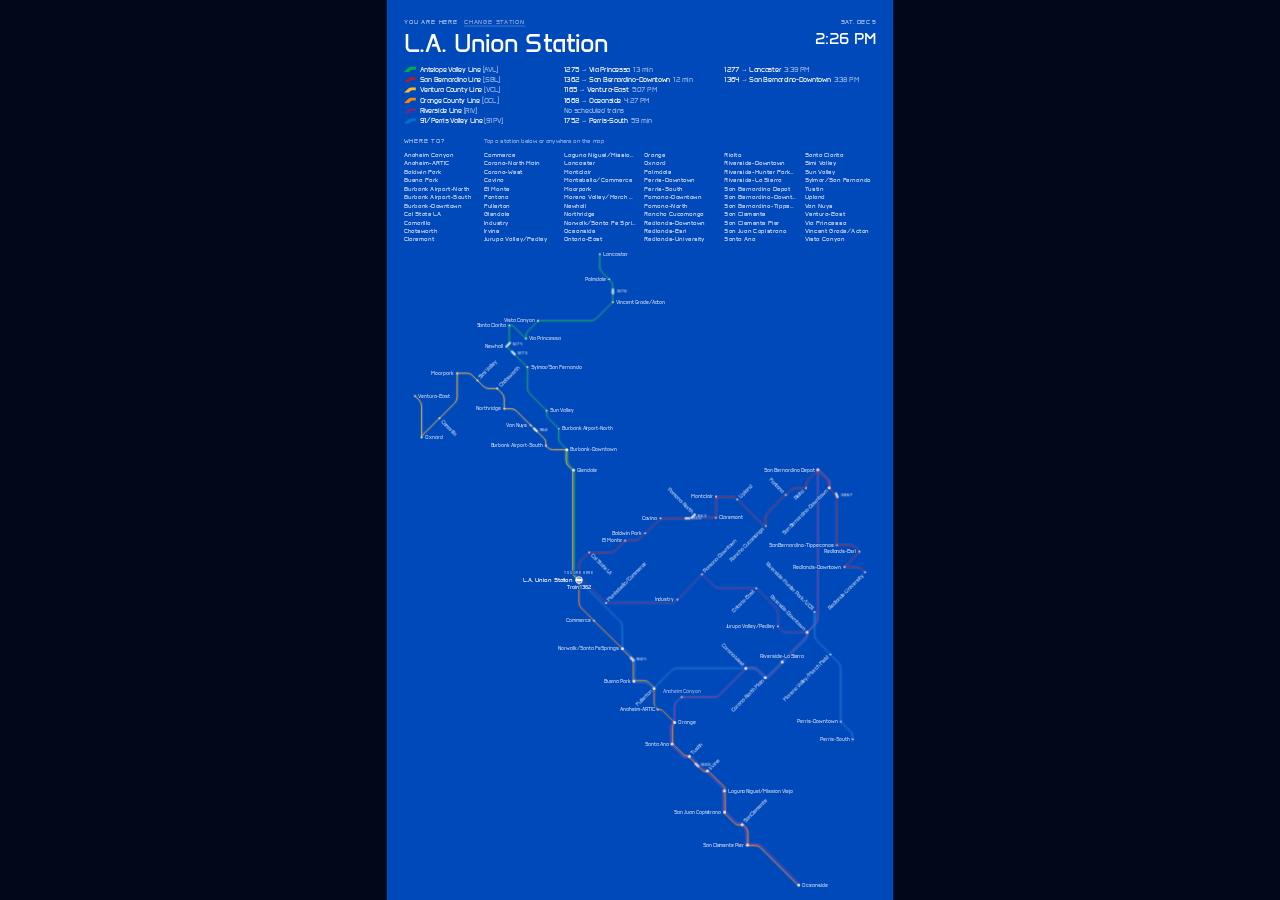
==== commit 0ccc9ef3: "Station screen: alert moves to a card in the map's top-right corner Co-Authored-By: Claude Opus 5.5 " ====
--- a/station-screen/index.html
+++ b/station-screen/index.html
@@ -99,13 +99,13 @@
 #pStation { display: flex; flex-direction: column; }
 /* L.A. Union Station (6 lines): same rows and same 6-column grid as every other station; the alert and the map move down to make room */
 #stage:has(#pStation.many) #field { top: 506px; } /* map just under the longer list; Oceanside keeps a margin at the bottom edge */
-#stage:has(#pStation.many) #alert { top: 520px; }
-/* Service alert: one white line in the gap between console and map, only when there is one. */
-#alert { position: absolute; left: 36px; right: 36px; top: 436px; height: 26px; display: flex; align-items: center; gap: 14px; padding: 0 12px; background: #fff; color: var(--blue); border-radius: 3px;
-  font-size: 12px; white-space: nowrap; overflow: hidden; transition: opacity .6s; }
+#stage:has(#pStation.many) #alert { top: 566px; } /* the longer list ends at 519; same 47 px gap as at other stations */
+/* Service alert: a white card in the map's empty top-right corner, top-aligned with the map, only when there is one. */
+#alert { position: absolute; right: 36px; top: 478px; width: 320px; max-height: 160px; box-sizing: border-box; display: flex; flex-direction: column; gap: 8px; padding: 14px 16px; background: #fff; color: var(--blue); border-radius: 3px;
+  font-size: 13px; line-height: 1.4; overflow: hidden; transition: opacity .6s; }
 #alert.off { opacity: 0; pointer-events: none; }
 #alert b { font-weight: 400; letter-spacing: .16em; text-transform: uppercase; font-size: 10px; flex: none; }
-#alert span { overflow: hidden; text-overflow: ellipsis; }
+#alert span { display: -webkit-box; -webkit-box-orient: vertical; -webkit-line-clamp: 5; overflow: hidden; }
 label, .lbl { display: block; font-size: 12px; letter-spacing: .18em; text-transform: uppercase; opacity: .7; }
 .corner { position: absolute; z-index: 2; right: 36px; top: 40px; display: flex; align-items: flex-start; gap: 28px; text-align: right; }
 /* date + data source sit above the clock; the clock lines up with the station name */
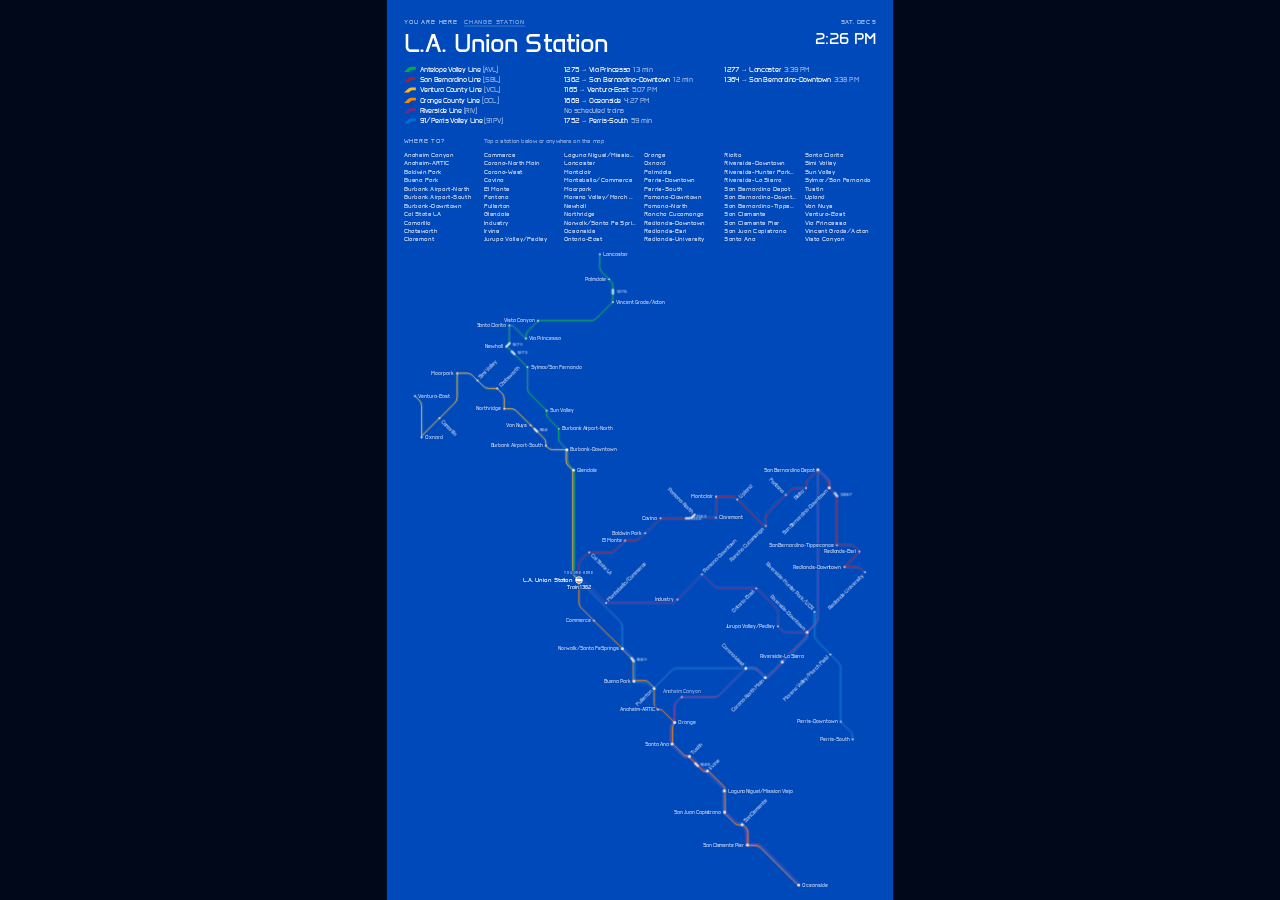
==== commit e9477cec: "Station screen: alert without the box, with its line's ribbon, rising in with the console Co-Authore" ====
--- a/station-screen/index.html
+++ b/station-screen/index.html
@@ -100,12 +100,13 @@
 /* L.A. Union Station (6 lines): same rows and same 6-column grid as every other station; the alert and the map move down to make room */
 #stage:has(#pStation.many) #field { top: 506px; } /* map just under the longer list; Oceanside keeps a margin at the bottom edge */
 #stage:has(#pStation.many) #alert { top: 566px; } /* the longer list ends at 519; same 47 px gap as at other stations */
-/* Service alert: a white card in the map's empty top-right corner, top-aligned with the map, only when there is one. */
-#alert { position: absolute; right: 36px; top: 478px; width: 320px; max-height: 160px; box-sizing: border-box; display: flex; flex-direction: column; gap: 8px; padding: 14px 16px; background: #fff; color: var(--blue); border-radius: 3px;
-  font-size: 13px; line-height: 1.4; overflow: hidden; transition: opacity .6s; }
-#alert.off { opacity: 0; pointer-events: none; }
-#alert b { font-weight: 400; letter-spacing: .16em; text-transform: uppercase; font-size: 10px; flex: none; }
-#alert span { display: -webkit-box; -webkit-box-orient: vertical; -webkit-line-clamp: 5; overflow: hidden; }
+/* Service alert: white text with the line's ribbon in the map's empty top-right corner, only when there is one.
+   It rises in exactly like the Where-to list (same easing, same +.18 s), and leaves the same way. */
+#alert { position: absolute; right: 36px; top: 478px; width: 320px; max-height: 160px; overflow: hidden; display: flex; flex-direction: column; gap: 8px;
+  transition: opacity .7s cubic-bezier(.2,.7,.2,1) .18s, transform .7s cubic-bezier(.2,.7,.2,1) .18s; }
+#alert.off, #stage:has(#console.hidden) #alert { opacity: 0; transform: translateY(12px); pointer-events: none; }
+#alert p { margin: 0; font-size: 14px; line-height: 1.45; display: -webkit-box; -webkit-box-orient: vertical; -webkit-line-clamp: 5; overflow: hidden; }
+#alert p svg { width: 26px; height: 12px; margin-right: 8px; vertical-align: -1px; }
 label, .lbl { display: block; font-size: 12px; letter-spacing: .18em; text-transform: uppercase; opacity: .7; }
 .corner { position: absolute; z-index: 2; right: 36px; top: 40px; display: flex; align-items: flex-start; gap: 28px; text-align: right; }
 /* date + data source sit above the clock; the clock lines up with the station name */
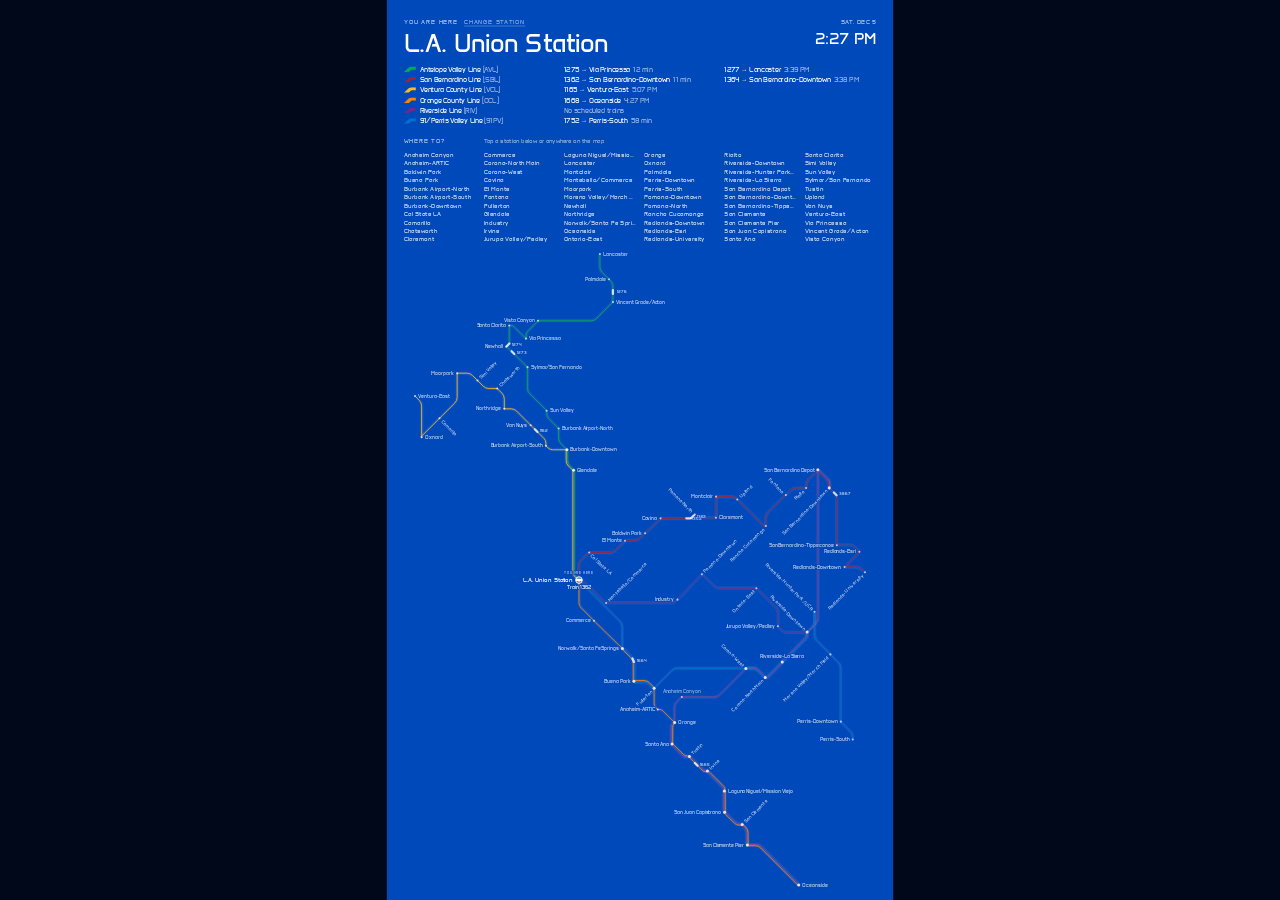
==== commit 56cf6403: "Station screen: keep station names whole in Safari's columns, shorter station-picker label Co-Author" ====
--- a/station-screen/index.html
+++ b/station-screen/index.html
@@ -125,7 +125,7 @@
 /* hint starts on the list's 2nd column (1 column + 1 gap) */
 .pick label span { position: absolute; left: calc((100% - 90px) / 6 + 18px); text-transform: none; letter-spacing: 0; opacity: .8; }
 #destList { margin-top: 14px; columns: 6; column-gap: 18px; }
-#destList button { display: block; width: 100%; text-align: left; font-size: 13px; line-height: 18px; opacity: .82; white-space: nowrap; overflow: hidden; text-overflow: ellipsis; }
+#destList button { display: block; width: 100%; break-inside: avoid; -webkit-column-break-inside: avoid; /* Safari otherwise splits a name across two columns */ text-align: left; font-size: 13px; line-height: 18px; opacity: .82; white-space: nowrap; overflow: hidden; text-overflow: ellipsis; }
 #destList button:hover, #destList button:focus-visible { opacity: 1; outline: none; text-decoration: underline; text-underline-offset: 3px; }
 
 #rTitle { font-weight: 400; font-size: 40px; line-height: 1; margin: 8px 0 12px; letter-spacing: -.02em; }
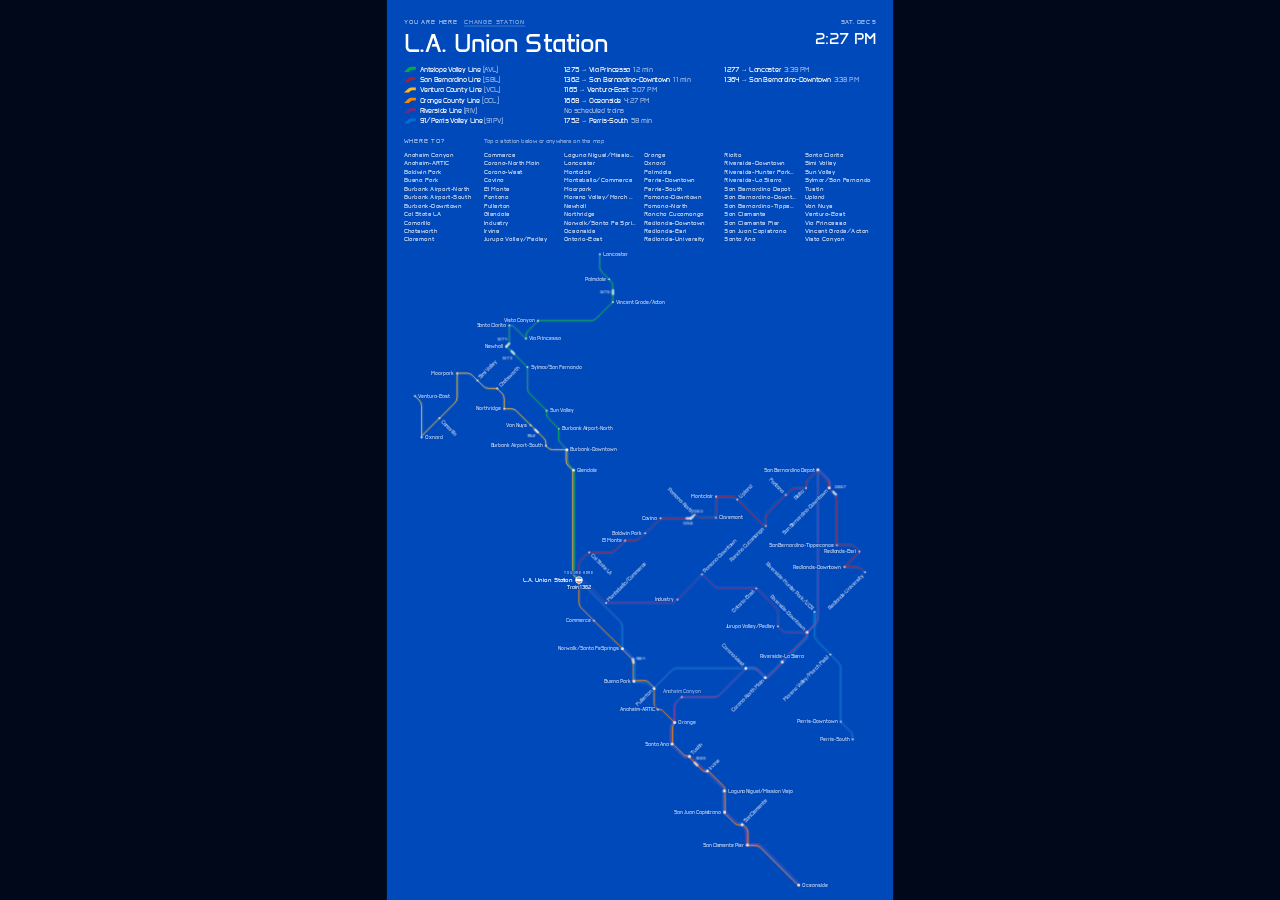
==== commit 5c7ce39a: "Station screen: the approaching train's number shows once, in its own label Co-Authored-By: Claude O" ====
--- a/station-screen/index.html
+++ b/station-screen/index.html
@@ -48,6 +48,7 @@
 .tr.mine .sm, #net.hub .tr .sm { display: none; }
 .tr.mine .big, .tr.mine .tl, #net.hub .tr .big, #net.hub .tr .tl { display: inline; }
 .tr.mine.sched .big, #net.hub .tr.sched .big { fill-opacity: .8; } .tr.stale, #net.hub .tr.stale { fill-opacity: .3; } .tr.hide, #net.hub .tr.hide { fill-opacity: 0; }
+.tr.hide .tl { display: none !important; } /* the approaching train is drawn by its own marker and "Train 131" label; its number would repeat it */
 .tr .tl { font-size: 8px; fill-opacity: .9; paint-order: stroke; stroke: var(--blue); stroke-width: 2px; }
 /* Train info card (tap a train): same blue, hairline border, the console's type */
 .tinfo { position: absolute; z-index: 3; min-width: 240px; box-sizing: border-box; padding: 12px 14px 10px; background: var(--blue); border: 1px solid rgba(255,255,255,.75); border-radius: 6px; font-size: 13px; line-height: 1.35; white-space: nowrap; opacity: 0; pointer-events: none; transition: opacity .25s ease; }
